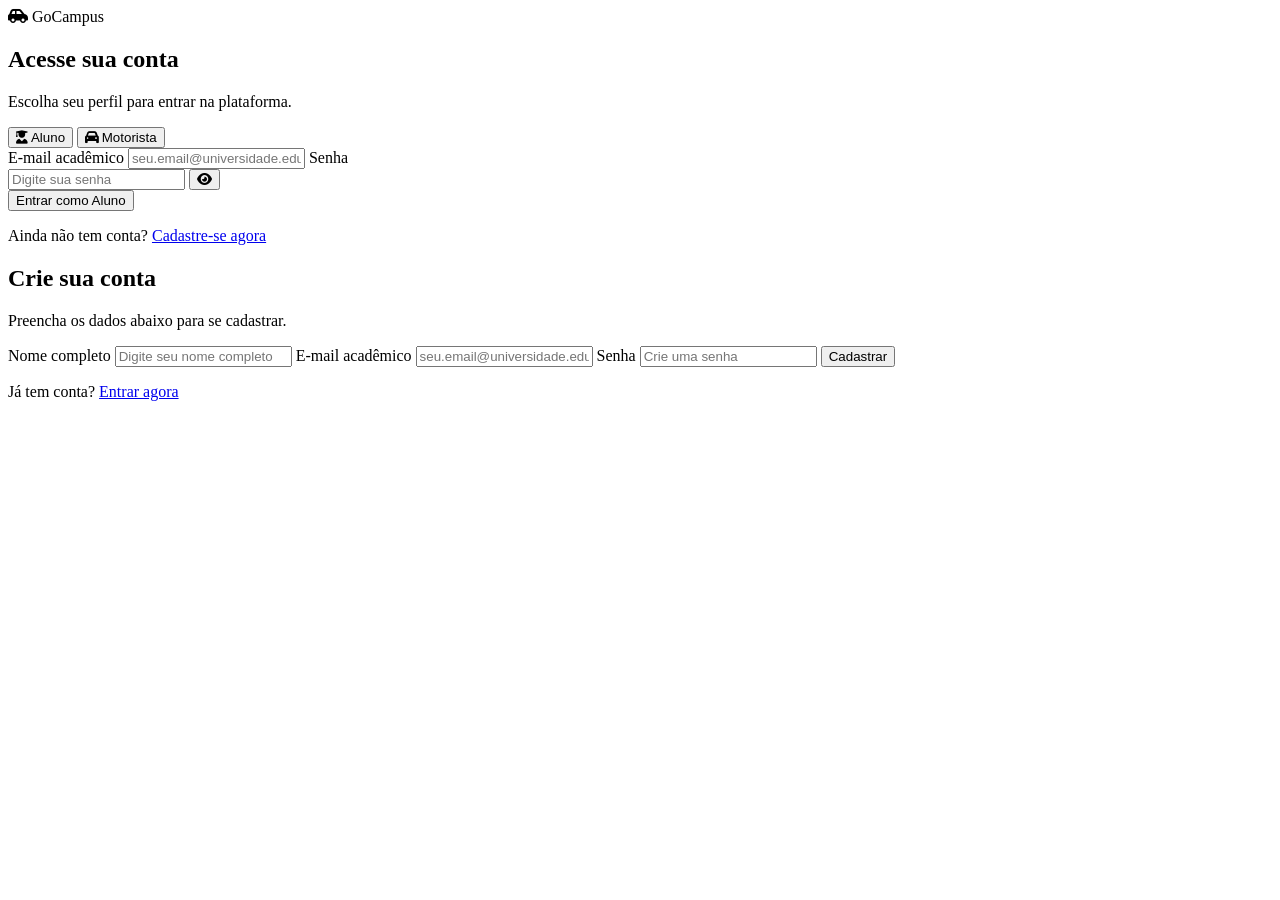
==== login.html @ 9a039a47 "Add login and registration forms in login.html" ====
<!DOCTYPE html>
<html lang="pt-br">
<head>
  <meta charset="UTF-8">
  <meta name="viewport" content="width=device-width, initial-scale=1.0">
  <title>GoCampus | Login</title>
  <link rel="stylesheet" href="login.css">
  <link rel="stylesheet" href="https://cdnjs.cloudflare.com/ajax/libs/font-awesome/6.5.0/css/all.min.css">
</head>
<body>

  <main class="login-container">
    <section class="login-card">

      <div class="logo">
        <i class="fa-solid fa-car-side"></i>
        <span>GoCampus</span>
      </div>

      <form id="loginForm">
        <h1>Acesse sua conta</h1>
        <p>Escolha seu perfil para entrar na plataforma.</p>

        <div class="perfil-box">
          <button type="button" class="perfil-btn ativo" data-perfil="aluno">
            <i class="fa-solid fa-user-graduate"></i> Aluno
          </button>

          <button type="button" class="perfil-btn" data-perfil="motorista">
            <i class="fa-solid fa-car"></i> Motorista
          </button>
        </div>

        <label for="email">E-mail acadêmico</label>
        <input type="email" id="email" placeholder="seu.email@universidade.edu" required>

        <label for="senha">Senha</label>
        <div class="senha-area">
          <input type="password" id="senha" placeholder="Digite sua senha" required>
          <button type="button" id="mostrarSenha">
            <i class="fa-solid fa-eye"></i>
          </button>
        </div>

        <button type="submit" class="btn-login">
          Entrar como <span id="perfilTexto">Aluno</span>
        </button>

        <p class="cadastro-link">
          Ainda não tem conta?
          <a href="#" id="abrirCadastro">Cadastre-se agora</a>
        </p>
      </form>

      <form id="formCadastro" class="oculto">
        <h1>Crie sua conta</h1>
        <p>Preencha os dados abaixo para se cadastrar.</p>

        <label for="nomeCadastro">Nome completo</label>
        <input type="text" id="nomeCadastro" placeholder="Digite seu nome completo" required>

        <label for="emailCadastro">E-mail acadêmico</label>
        <input type="email" id="emailCadastro" placeholder="seu.email@universidade.edu" required>

        <label for="senhaCadastro">Senha</label>
        <input type="password" id="senhaCadastro" placeholder="Crie uma senha" required>

        <button type="submit" class="btn-login">
          Cadastrar
        </button>

        <p class="cadastro-link">
          Já tem conta?
          <a href="#" id="voltarLogin">Entrar agora</a>
        </p>
      </form>

    </section>
  </main>

  <script src="login.js"></script>
</body>
</html>
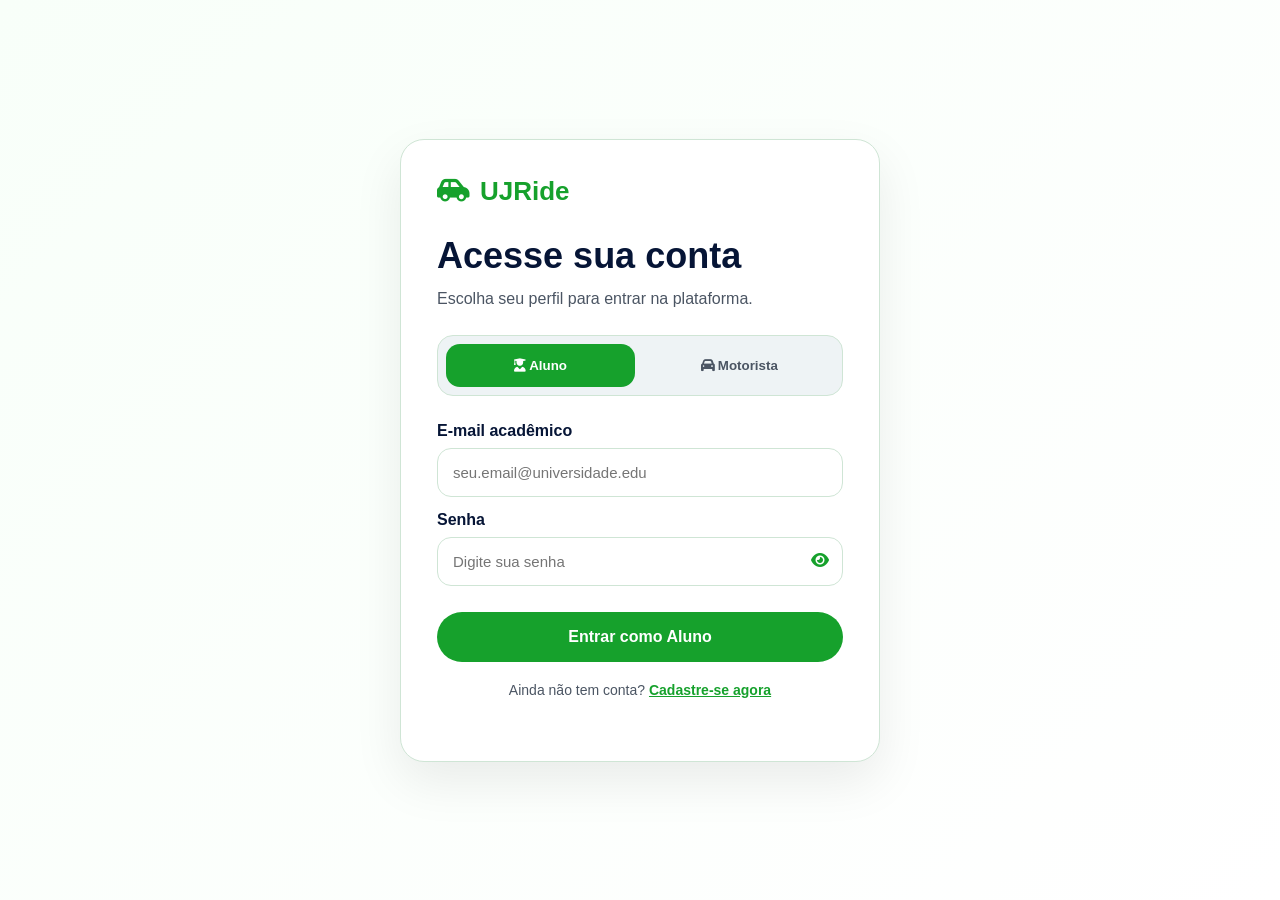
==== commit 2f538bca: "Update login.html" ====
--- a/login.html
+++ b/login.html
@@ -14,7 +14,7 @@
 
       <div class="logo">
         <i class="fa-solid fa-car-side"></i>
-        <span>GoCampus</span>
+        <span>UJRide</span>
       </div>
 
       <form id="loginForm">
--- a/login.css
+++ b/login.css
@@ -0,0 +1,187 @@
+* {
+  margin: 0;
+  padding: 0;
+  box-sizing: border-box;
+  font-family: Calibri, Arial, Helvetica, sans-serif;
+}
+
+body {
+  min-height: 100vh;
+  background: linear-gradient(135deg, #f8fff9, #ffffff);
+  display: flex;
+  justify-content: center;
+  align-items: center;
+  color: #111827;
+}
+
+.login-container {
+  width: 100%;
+  padding: 20px;
+}
+
+.login-card {
+  width: 100%;
+  max-width: 480px;
+  margin: auto;
+  background: #fff;
+  border: 1px solid #cfe5d5;
+  border-radius: 24px;
+  padding: 36px;
+  box-shadow: 0 20px 50px rgba(0, 0, 0, 0.08);
+}
+
+.logo {
+  color: #16a12c;
+  font-size: 26px;
+  font-weight: 800;
+  margin-bottom: 28px;
+  display: flex;
+  align-items: center;
+  gap: 10px;
+}
+
+.login-card h1 {
+  font-size: 36px;
+  margin-bottom: 10px;
+  color: #061536;
+}
+
+.login-card p {
+  color: #4b5563;
+  margin-bottom: 24px;
+  line-height: 1.5;
+}
+
+.perfil-box {
+  display: flex;
+  gap: 10px;
+  background: #eef3f5;
+  border: 1px solid #cfe5d5;
+  border-radius: 16px;
+  padding: 8px;
+  margin-bottom: 26px;
+}
+
+.perfil-btn {
+  flex: 1;
+  border: none;
+  padding: 14px;
+  border-radius: 14px;
+  background: transparent;
+  cursor: pointer;
+  font-weight: 700;
+  color: #4b5563;
+  transition: 0.3s;
+}
+
+.perfil-btn.ativo {
+  background: #16a12c;
+  color: #fff;
+}
+
+form label {
+  display: block;
+  font-weight: 700;
+  margin: 14px 0 8px;
+  color: #061536;
+}
+
+input {
+  width: 100%;
+  padding: 15px;
+  border: 1px solid #cfe5d5;
+  border-radius: 14px;
+  outline: none;
+  font-size: 15px;
+}
+
+input:focus {
+  border-color: #16a12c;
+  box-shadow: 0 0 0 3px rgba(22, 161, 44, 0.12);
+}
+
+.senha-area {
+  position: relative;
+}
+
+.senha-area input {
+  padding-right: 50px;
+}
+
+.senha-area button {
+  position: absolute;
+  top: 50%;
+  right: 14px;
+  transform: translateY(-50%);
+  border: none;
+  background: transparent;
+  cursor: pointer;
+  color: #16a12c;
+  font-size: 16px;
+}
+
+.btn-login {
+  width: 100%;
+  margin-top: 26px;
+  background: #16a12c;
+  color: #fff;
+  border: none;
+  padding: 16px;
+  border-radius: 30px;
+  font-weight: 800;
+  cursor: pointer;
+  font-size: 16px;
+  transition: 0.3s;
+}
+
+.btn-login:hover {
+  background: #118323;
+  transform: translateY(-2px);
+}
+
+.cadastro-link {
+  text-align: center;
+  margin-top: 18px;
+  margin-bottom: 0;
+  font-size: 14px;
+}
+
+.cadastro-link a {
+  color: #16a12c;
+  font-weight: 800;
+  text-decoration: underline;
+}
+
+.oculto {
+  display: none;
+}
+
+#formCadastro h1 {
+  font-size: 34px;
+  margin-bottom: 10px;
+  color: #061536;
+}
+
+#formCadastro p {
+  color: #4b5563;
+  margin-bottom: 24px;
+}
+
+#formCadastro .btn-login {
+  margin-top: 22px;
+}
+
+@media (max-width: 520px) {
+  .login-card {
+    padding: 28px 22px;
+  }
+
+  .login-card h1,
+  #formCadastro h1 {
+    font-size: 30px;
+  }
+
+  .perfil-box {
+    flex-direction: column;
+  }
+}
